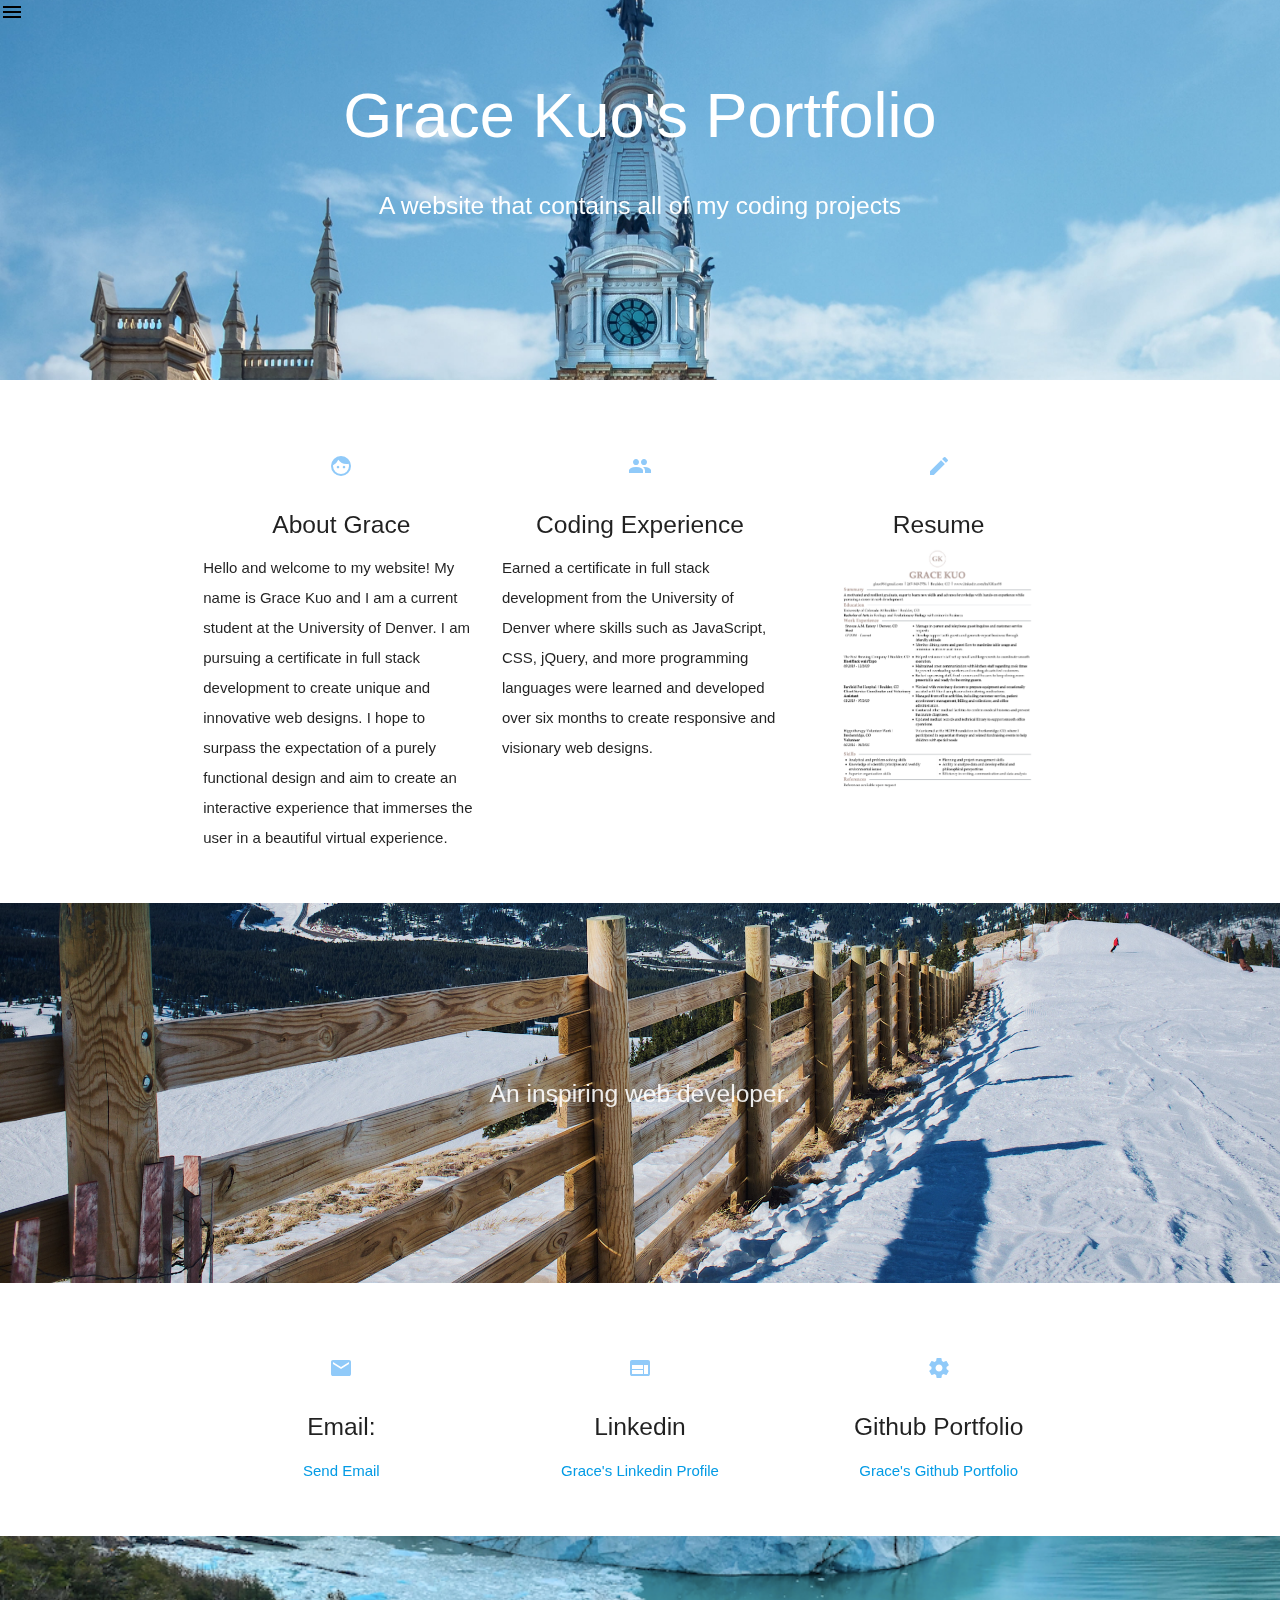
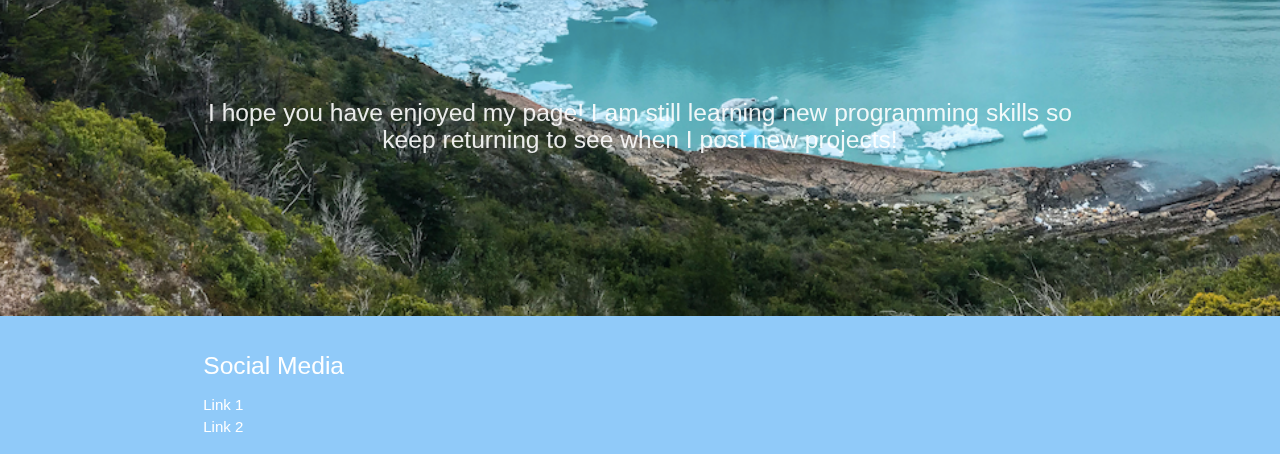
==== index.html @ 7d15ba2e "added in footer" ====
<!DOCTYPE html>
<html lang="en">
  <head>
    <meta charset="UTF-8" />
    <meta name="viewport" content="width=device-width, initial-scale=1.0" />
    <title>Grace Kuo's Portfolio</title>
    <link
      href="https://fonts.googleapis.com/icon?family=Material+Icons"
      rel="stylesheet"
    />
    <link
      href="./css/materialize1.css"
      type="text/css"
      rel="stylesheet"
      media="screen,projection"
    />
    <link
      href="css/style.css"
      type="text/css"
      rel="stylesheet"
      media="screen,projection"
    />
  </head>
  <body>
    <div id="index=banner" class="parallax-container">
      <!--Nav Bar begins-->
      <ul id="slide-out" class="sidenav">
        <li>
          <div class="user-view">
            <div class="background">
              <img
                class="responsive-img"
                src="./images/z-s-nqVDLh2WLus-unsplash.jpg"
                alt="unsplash image"
              />
            </div>
            <a href="#user">
              <img
                class="circle responsive-img"
                src="images/Screen Shot 2020-11-18 at 5.49.04 PM.png"
                alt="profile"
              />
            </a>
            <a href="#name"><span class="white-text name">Grace Kuo</span></a>
          </div>
        </li>
        <li><a href="index.html">Home</a></li>
        <li><a href="projects.html">Projects</a></li>
      </ul>
      <a href="#" data-target="slide-out" class="sidenav-trigger"
        ><i class="material-icons black-text">menu</i></a
      >
      <!--Header-->
      <div class="section no=pad=bot">
        <div class="container">
          <br />
          <br />
          <h1 class="header center white-text text-lighten-2">
            Grace Kuo's Portfolio
          </h1>
          <div class="row center">
            <h5 class="header col s12 white-text">
              A website that contains all of my coding projects
            </h5>
          </div>
          <br />
          <br />
        </div>
      </div>
      <div class="parallax">
        <img
          class="responsive-img"
          src="images/leo-serrat-ZB5Xgw_MLa0-unsplash.jpg"
          alt="Unsplash Philadelphia"
        />
      </div>
    </div>
    <!--Information Area-->
    <div class="container">
      <div class="section">
        <div class="row">
          <div class="col s12 m4">
            <div class="icon-block">
              <h2 class="center blue-text text-lighten-3">
                <i class="material-icons">face</i>
              </h2>
              <!--About me-->
              <h5 class="center">About Grace</h5>
              <p class="light">
                Hello and welcome to my website! My name is Grace Kuo and I am a
                current student at the University of Denver. I am pursuing a
                certificate in full stack development to create unique and
                innovative web designs. I hope to surpass the expectation of a
                purely functional design and aim to create an interactive
                experience that immerses the user in a beautiful virtual
                experience.
              </p>
            </div>
          </div>
          <!--Coding Experience-->
          <div class="col s12 m4">
            <div class="icon-block">
              <h2 class="center blue-text text-lighten-3">
                <i class="material-icons">group</i>
              </h2>
              <h5 class="center">Coding Experience</h5>
              <p class="light">
                Earned a certificate in full stack development from the
                University of Denver where skills such as JavaScript, CSS,
                jQuery, and more programming languages were learned and
                developed over six months to create responsive and visionary web
                designs.
              </p>
            </div>
          </div>
          <!--Resume-->
          <div class="col s12 m4">
            <div class="icon-block">
              <h2 class="center blue-text text-lighten-3">
                <i class="material-icons">create</i>
              </h2>
              <h5 class="center">Resume</h5>
              <img
                class="materialboxed"
                width="200"
                src="images/Screen Shot 2020-11-19 at 8.00.14 PM.png"
                alt="resume"
              />
            </div>
          </div>
        </div>
      </div>
    </div>
    <!--third parallax container-->
    <div class="parallax-container valign-wrapper">
      <div class="section no-pad-bot">
        <div class="container">
          <div class="row center">
            <h5 class="header col s12">An inspiring web developer.</h5>
          </div>
        </div>
      </div>
      <div class="parallax">
        <img
          class="responsive-img"
          src="images/christophe-laurenceau-kzQocF5aops-unsplash.jpg"
          alt="Unsplashed background img 2"
        />
      </div>
    </div>

    <!--Contact Information -->
    <!--Email:-->
    <div class="container">
      <div class="section">
        <div class="row">
          <div class="col s12 m4">
            <div class="icon-block">
              <h2 class="center blue-text text-lighten-3">
                <i class="material-icons">email</i>
              </h2>
              <h5 class="center">Email:</h5>
              <a href="mailto:gkuo98@gmail.com"
                ><p style="text-align: center">Send Email</p>
              </a>
            </div>
          </div>
          <!--Linkedin-->
          <div class="col s12 m4">
            <div class="icon-block">
              <h2 class="center blue-text text-lighten-3">
                <i class="material-icons">web</i>
              </h2>
              <h5 class="center">Linkedin</h5>
              <a href="https://www.linkedin.com/in/gkuo98" target="_blank"
                ><p style="text-align: center">Grace's Linkedin Profile</p>
              </a>
            </div>
          </div>
          <!--Github portfolio-->
          <div class="col s12 m4">
            <div class="icon-block">
              <h2 class="center blue-text text-lighten-3">
                <i class="material-icons">settings</i>
              </h2>
              <h5 class="center">Github Portfolio</h5>
              <a href="https://github.com/gkuo0831" target="_blank"
                ><p style="text-align: center">Grace's Github Portfolio</p>
              </a>
            </div>
          </div>
        </div>
      </div>
    </div>
    <!--Parallax bottom container-->
    <div class="parallax-container valign-wrapper">
      <div class="section no-pad-bot">
        <div class="container">
          <div class="row center">
            <h5 class="header col s12 lighten">
              I hope you have enjoyed my page! I am still learning new
              programming skills so keep returning to see when I post new
              projects!
            </h5>
          </div>
        </div>
      </div>
      <div class="parallax">
        <img
          class="responsive-img"
          src="images/Screen Shot 2020-11-18 at 3.02.14 PM.png"
          alt="Final unsplash"
        />
      </div>
    </div>
    <!--Footer:-->
    <footer class="page-footer blue lighten-3">
      <div class="container">
        <div class="row">
          <div class="col l3 s12">
            <h5 class="white-text">Social Media</h5>
            <ul>
              <li><a class="white-text" href="#!">Link 1</a></li>
              <li><a class="white-text" href="#!">Link 2</a></li>
            </ul>
          </div>
        </div>
      </div>
    </footer>
    <!--JavaScripts-->
    <script src="https://code.jquery.com/jquery-2.1.1.min.js"></script>
    <script src="js/materialize.js"></script>
    <script src="js/init.js"></script>
  </body>
</html>
---- css/style.css ----
/* Custom Stylesheet */
/**
 * Use this file to override Materialize files so you can update
 * the core Materialize files in the future
 */

nav ul a,
nav .brand-logo {
  color: #444;
}

p {
  line-height: 2rem;
}

.sidenav-trigger {
  color: #26a69a;
}

.parallax-container {
  min-height: 380px;
  line-height: 0;
  height: auto;
  color: rgba(255, 255, 255, 0.9);
}

.parallax-container .section {
  width: 100%;
}

.materialboxed {
  display: block;
  margin-left: auto;
  margin-right: auto;
  width: 75%;
}
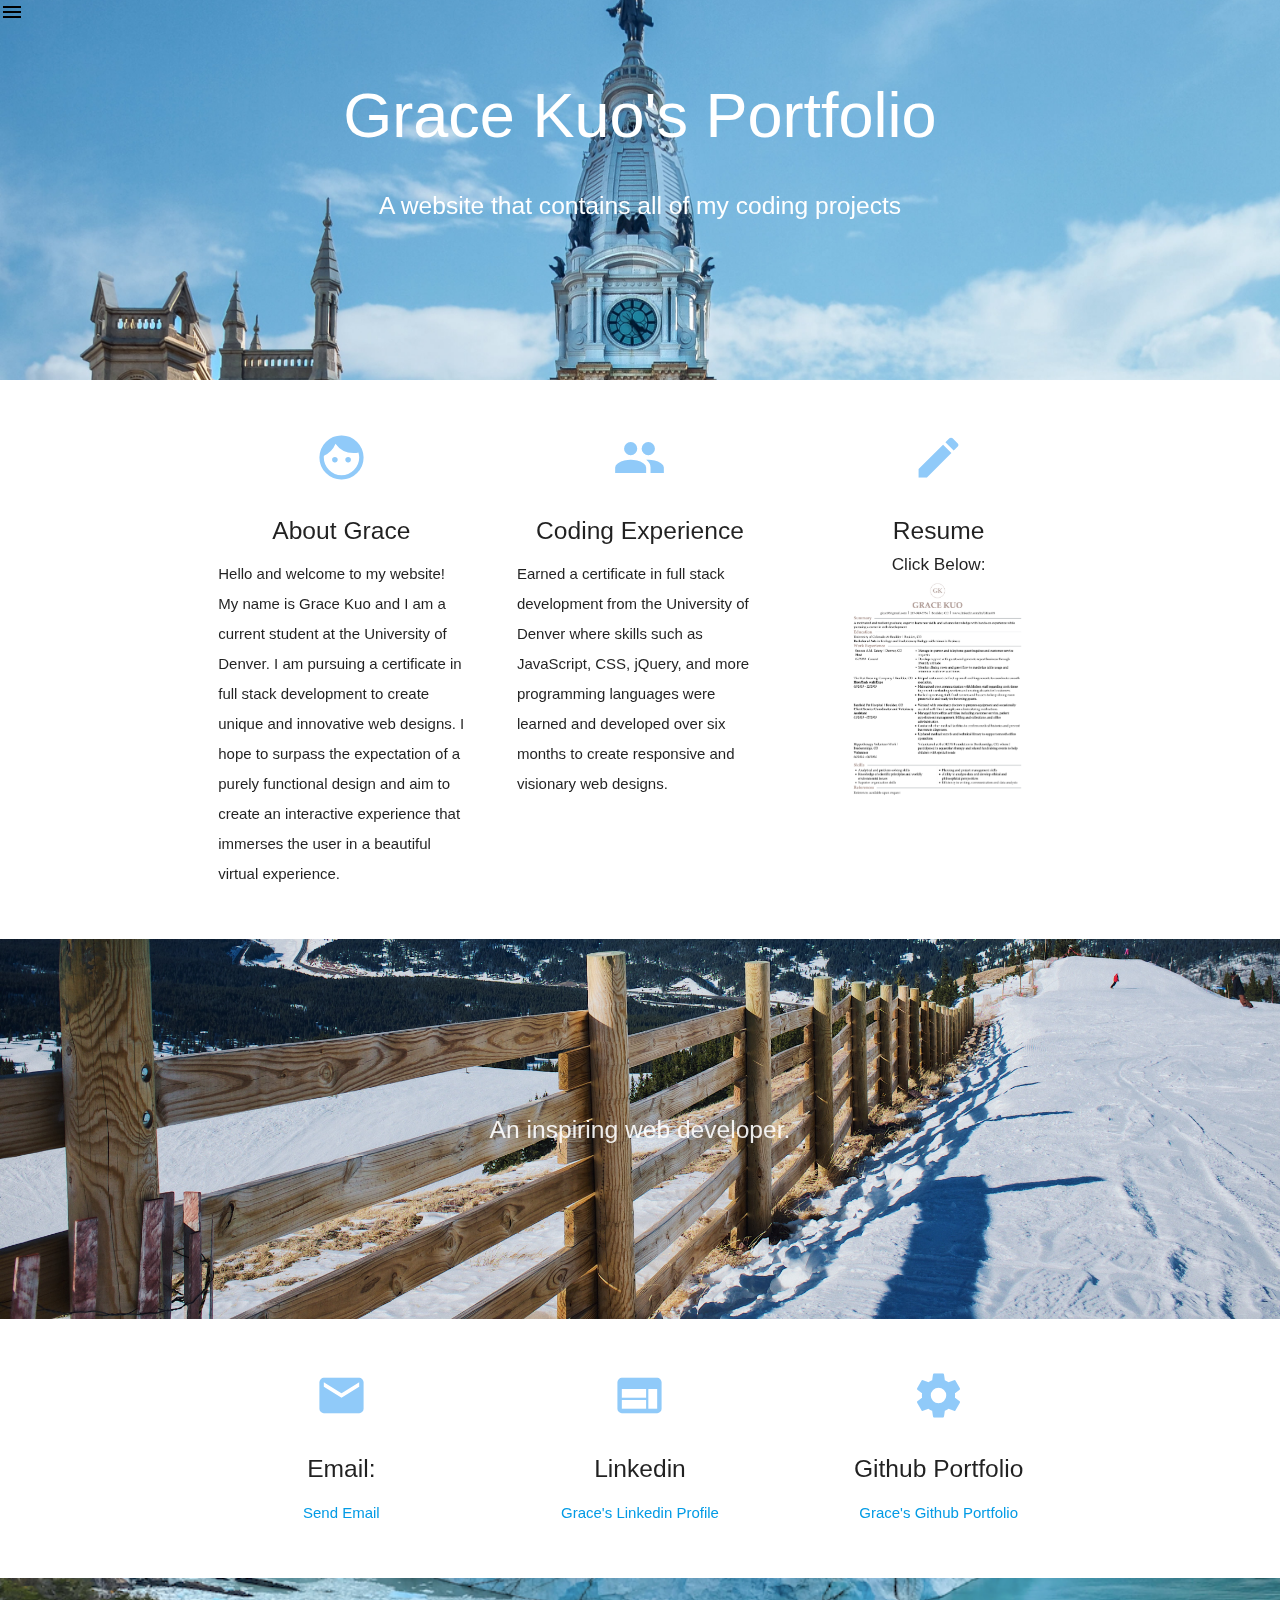
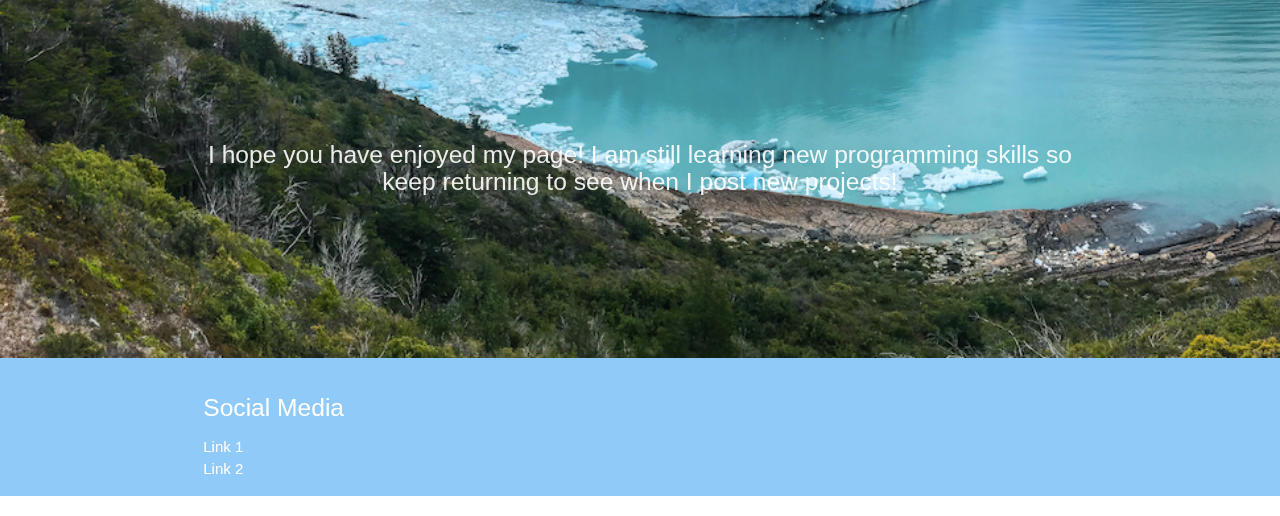
==== commit 8f67bade: "added in instructions" ====
--- a/index.html
+++ b/index.html
@@ -120,6 +120,8 @@
                 <i class="material-icons">create</i>
               </h2>
               <h5 class="center">Resume</h5>
+              <h6 class="center">Click Below:</h6>
+
               <img
                 class="materialboxed"
                 width="200"
--- a/css/style.css
+++ b/css/style.css
@@ -34,3 +34,54 @@
   margin-right: auto;
   width: 75%;
 }
+
+.icon-block {
+  padding: 0 15px;
+}
+.icon-block .material-icons {
+  font-size: inherit;
+}
+
+footer.page-footer {
+  margin: 0;
+}
+
+.carousel .carousel-item > img {
+  height: 80%;
+  width: 100%;
+}
+.next,
+.prev {
+  position: absolute;
+  top: 45%;
+  color: black;
+  cursor: pointer;
+}
+
+.prev {
+  left: 0px;
+}
+
+.next {
+  right: 0px;
+}
+
+@media only screen and (max-width: 992px) {
+  .parallax-container .section {
+    position: absolute;
+    top: 40%;
+  }
+  #index-banner .section {
+    top: 10%;
+  }
+}
+
+@media only screen and (max-width: 600px) {
+  #index-banner .section {
+    top: 0;
+  }
+}
+
+.projects {
+  text-decoration-line: underline;
+}
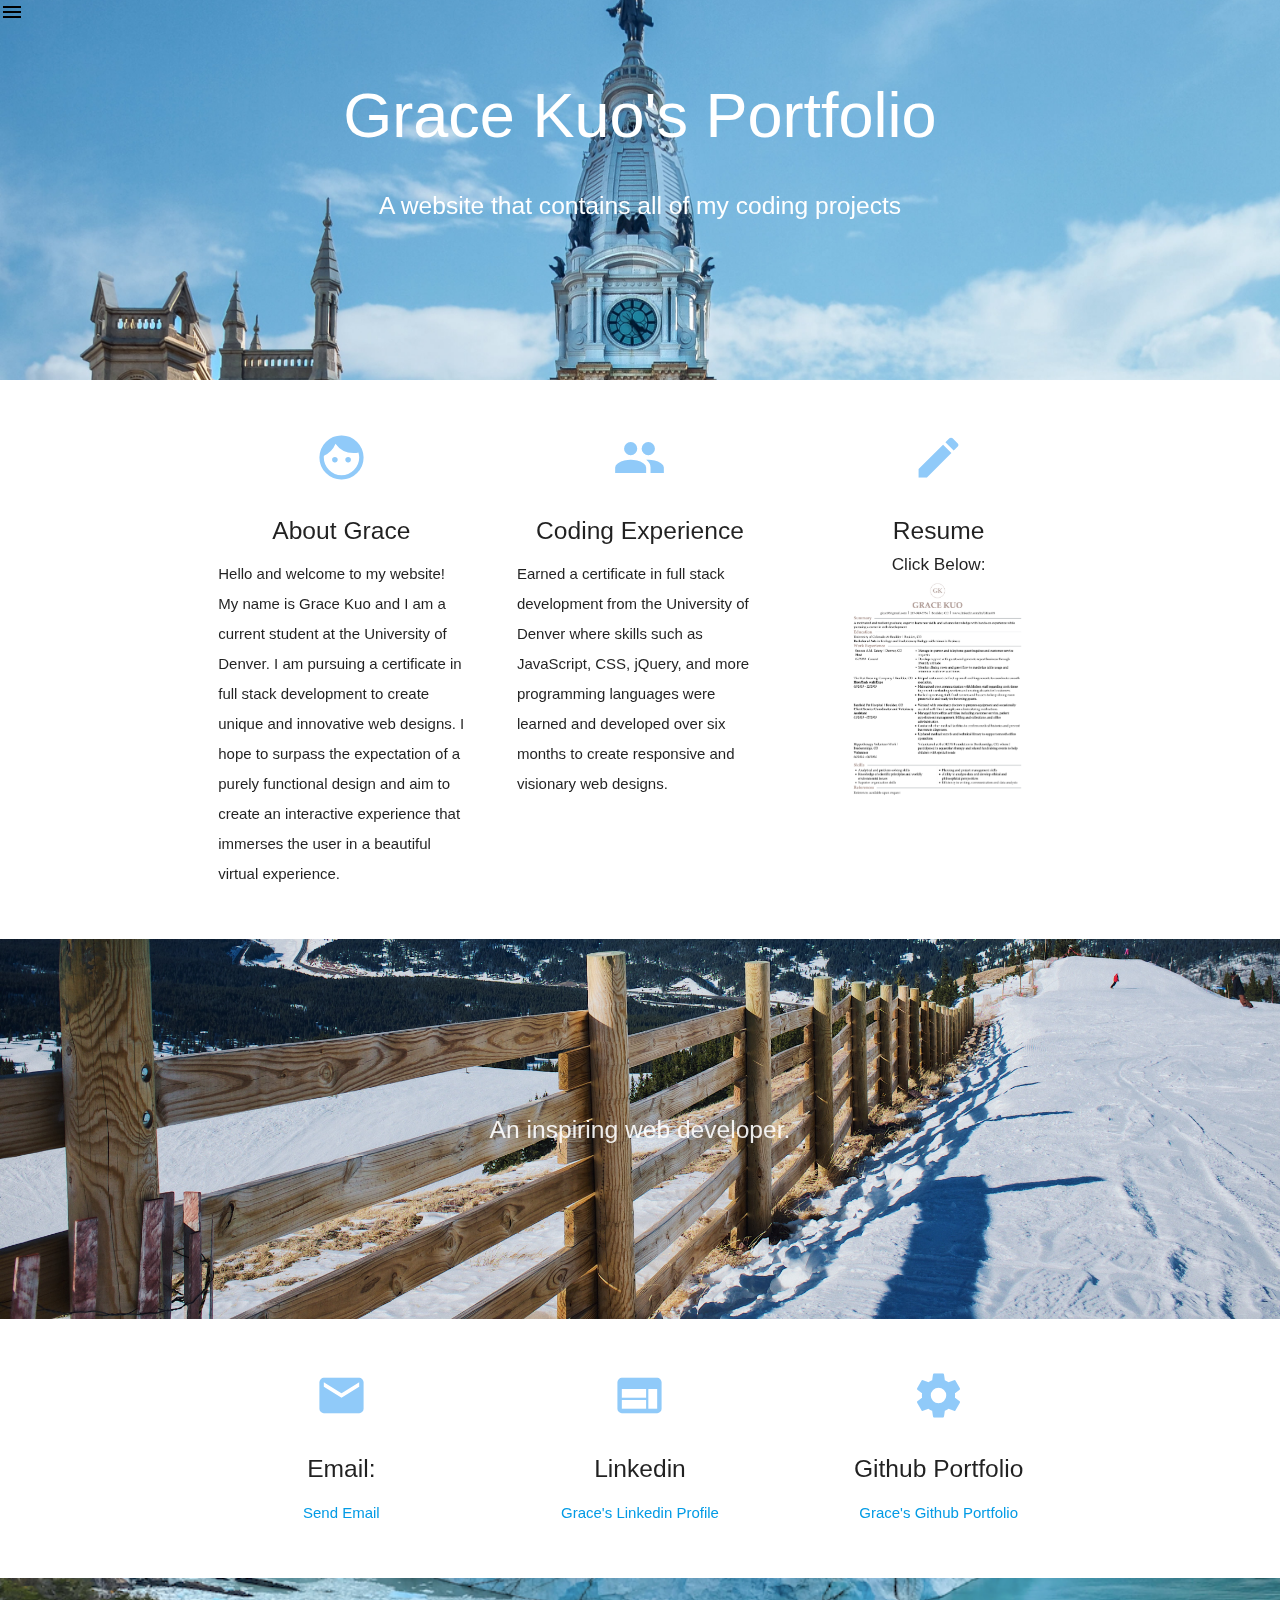
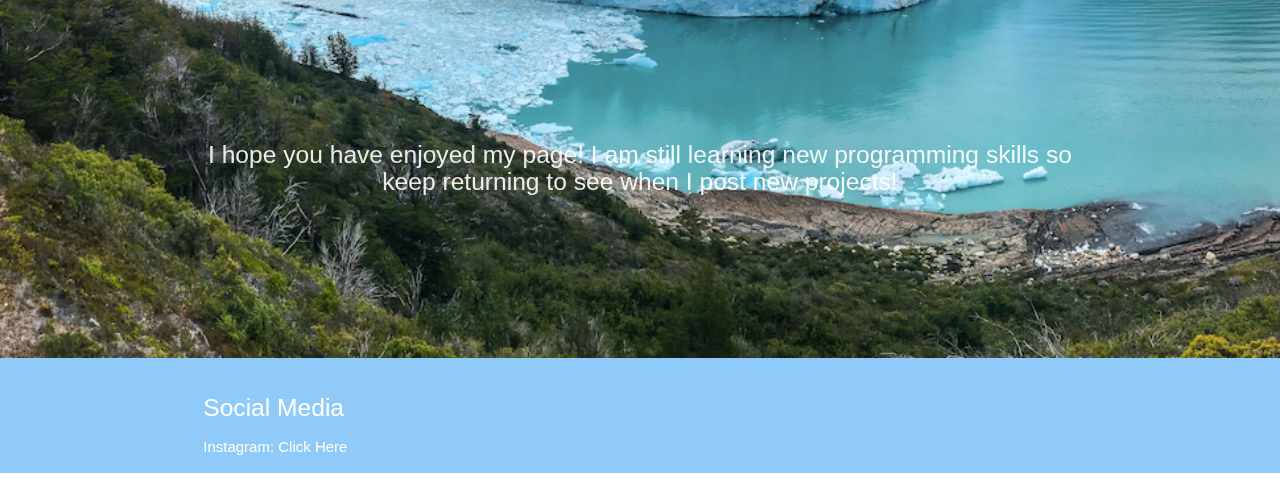
==== commit e0e6a052: "added in social media accounts" ====
--- a/index.html
+++ b/index.html
@@ -222,8 +222,11 @@
           <div class="col l3 s12">
             <h5 class="white-text">Social Media</h5>
             <ul>
-              <li><a class="white-text" href="#!">Link 1</a></li>
-              <li><a class="white-text" href="#!">Link 2</a></li>
+              <li>
+                <a class="white-text" href="https://instagram.com/gracekuoo"
+                  >Instagram: Click Here
+                </a>
+              </li>
             </ul>
           </div>
         </div>
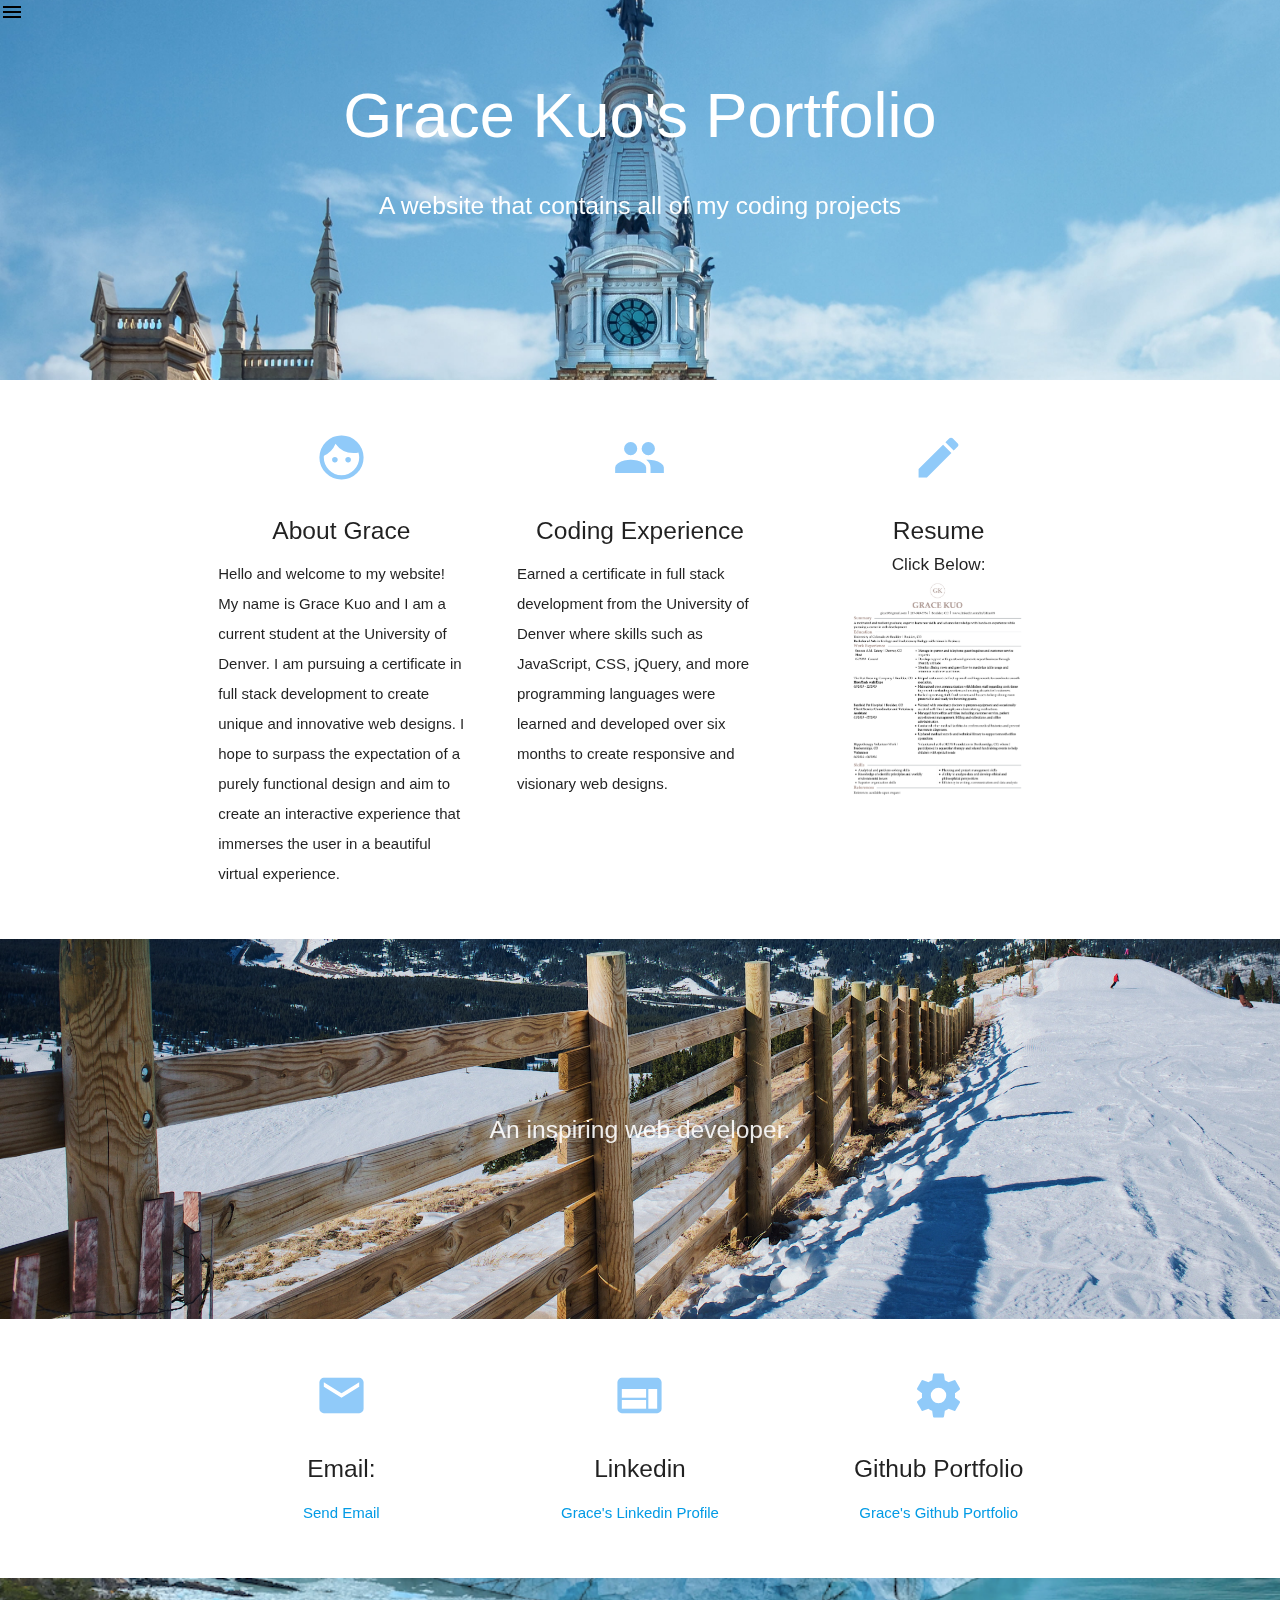
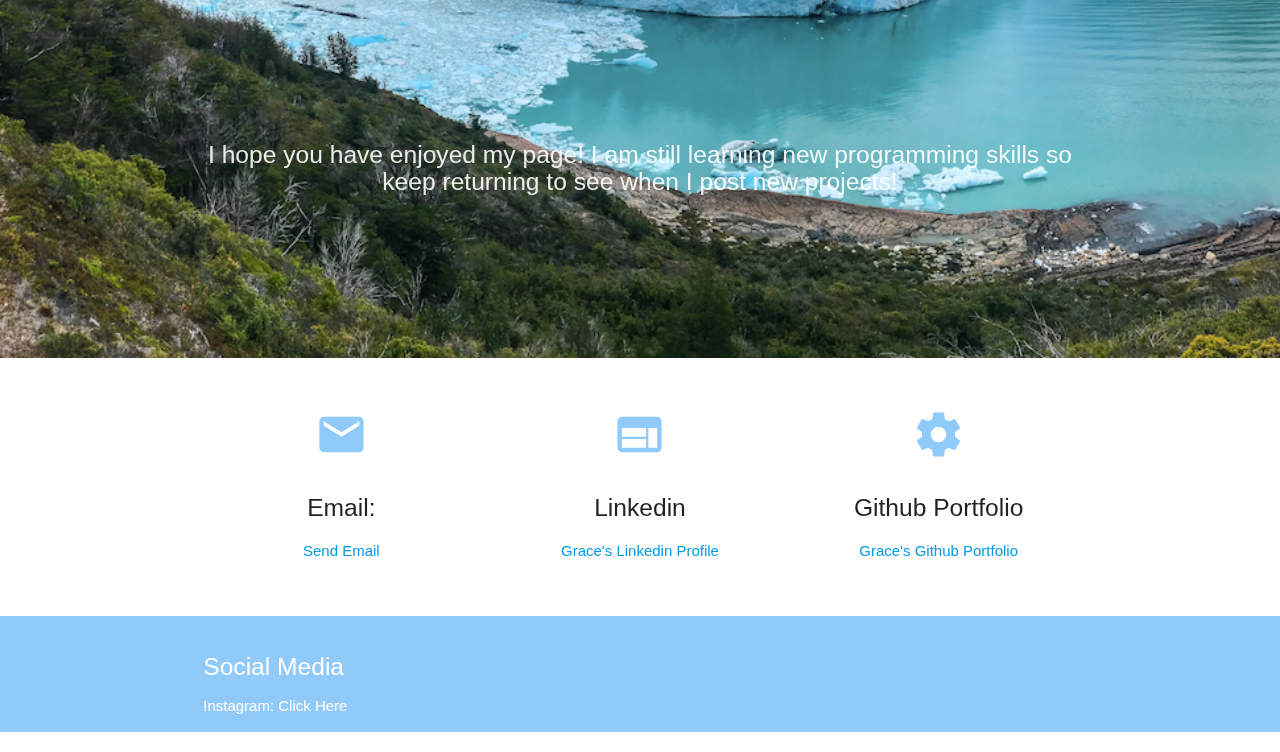
==== commit 4e83093b: "moved contact information" ====
--- a/index.html
+++ b/index.html
@@ -151,7 +151,7 @@
       </div>
     </div>
 
-    <!--Contact Information -->
+    <!--Projects  Info -->
     <!--Email:-->
     <div class="container">
       <div class="section">
@@ -215,6 +215,47 @@
         />
       </div>
     </div>
+    <div class="container">
+      <div class="section">
+        <div class="row">
+          <div class="col s12 m4">
+            <div class="icon-block">
+              <h2 class="center blue-text text-lighten-3">
+                <i class="material-icons">email</i>
+              </h2>
+              <h5 class="center">Email:</h5>
+              <a href="mailto:gkuo98@gmail.com"
+                ><p style="text-align: center">Send Email</p>
+              </a>
+            </div>
+          </div>
+          <!--Linkedin-->
+          <div class="col s12 m4">
+            <div class="icon-block">
+              <h2 class="center blue-text text-lighten-3">
+                <i class="material-icons">web</i>
+              </h2>
+              <h5 class="center">Linkedin</h5>
+              <a href="https://www.linkedin.com/in/gkuo98" target="_blank"
+                ><p style="text-align: center">Grace's Linkedin Profile</p>
+              </a>
+            </div>
+          </div>
+          <!--Github portfolio-->
+          <div class="col s12 m4">
+            <div class="icon-block">
+              <h2 class="center blue-text text-lighten-3">
+                <i class="material-icons">settings</i>
+              </h2>
+              <h5 class="center">Github Portfolio</h5>
+              <a href="https://github.com/gkuo0831" target="_blank"
+                ><p style="text-align: center">Grace's Github Portfolio</p>
+              </a>
+            </div>
+          </div>
+        </div>
+      </div>
+    </div>
     <!--Footer:-->
     <footer class="page-footer blue lighten-3">
       <div class="container">
--- a/css/style.css
+++ b/css/style.css
@@ -82,6 +82,3 @@
   }
 }
 
-.projects {
-  text-decoration-line: underline;
-}
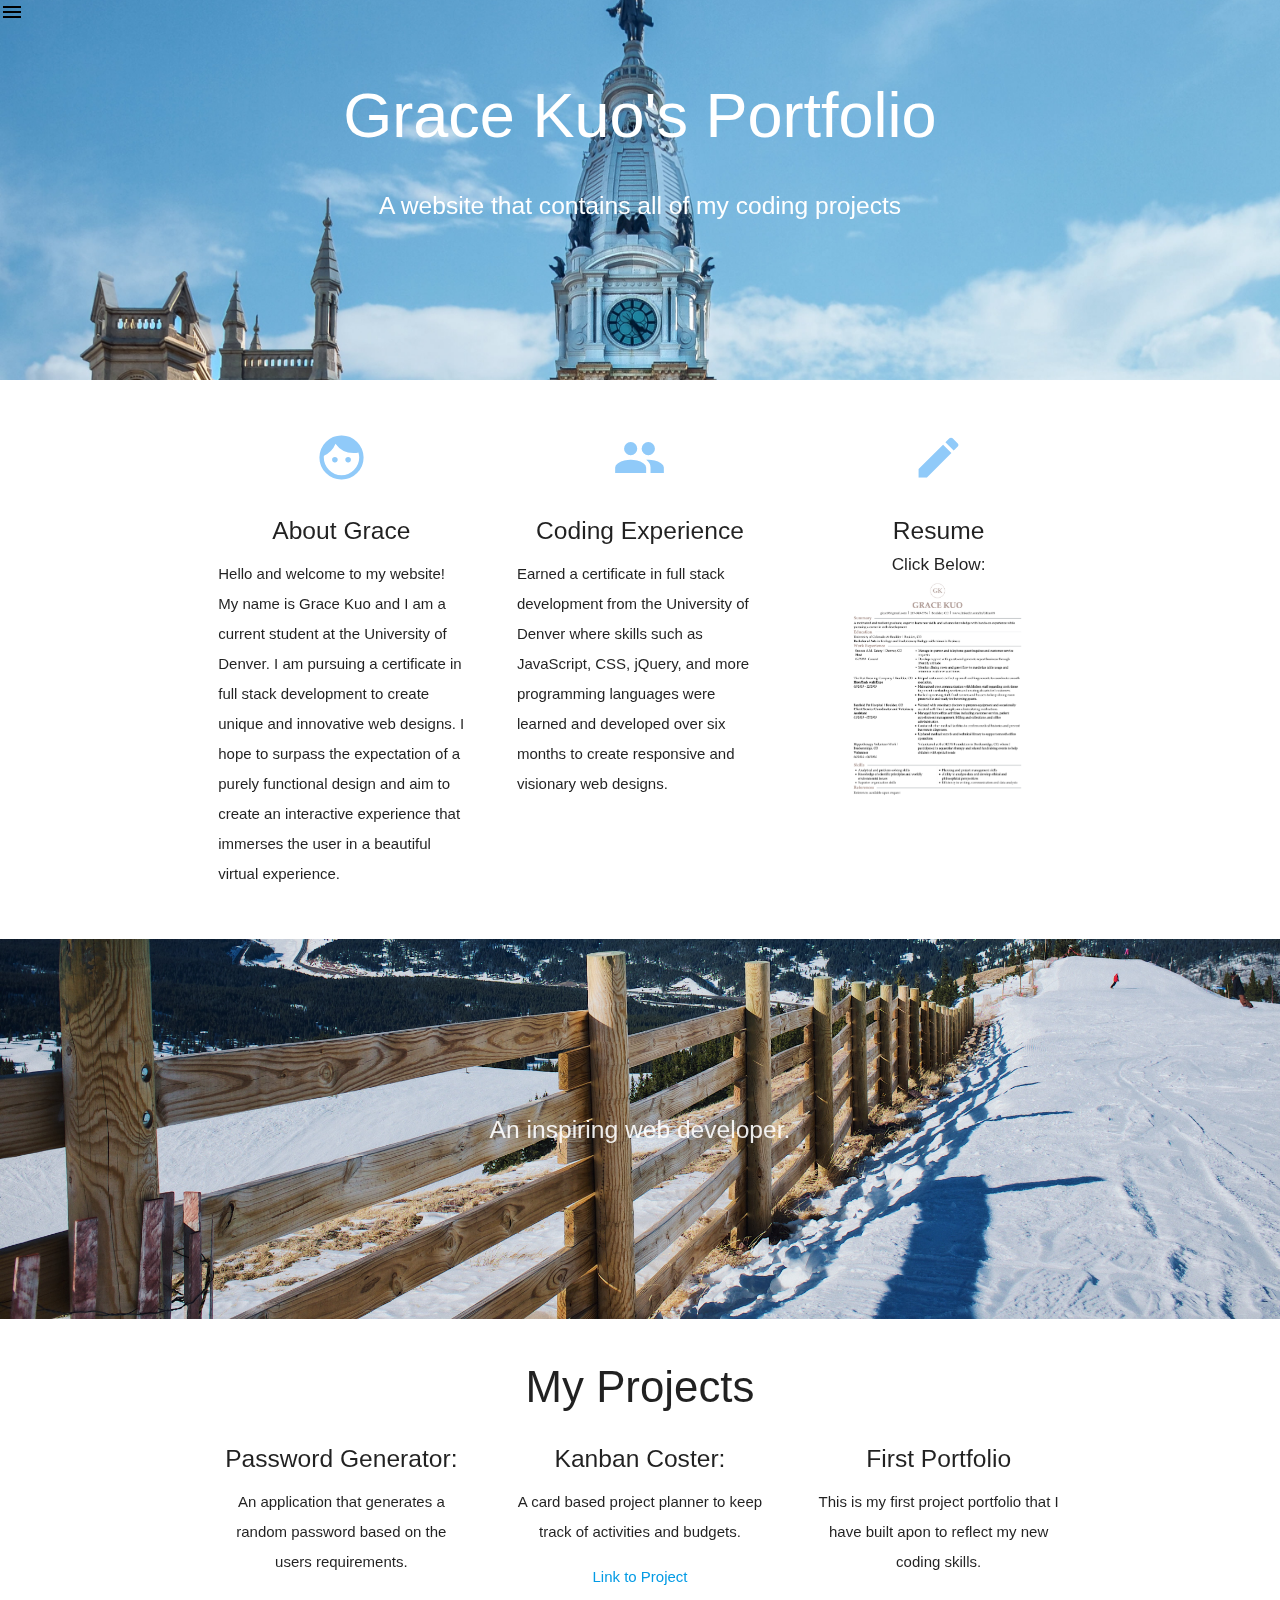
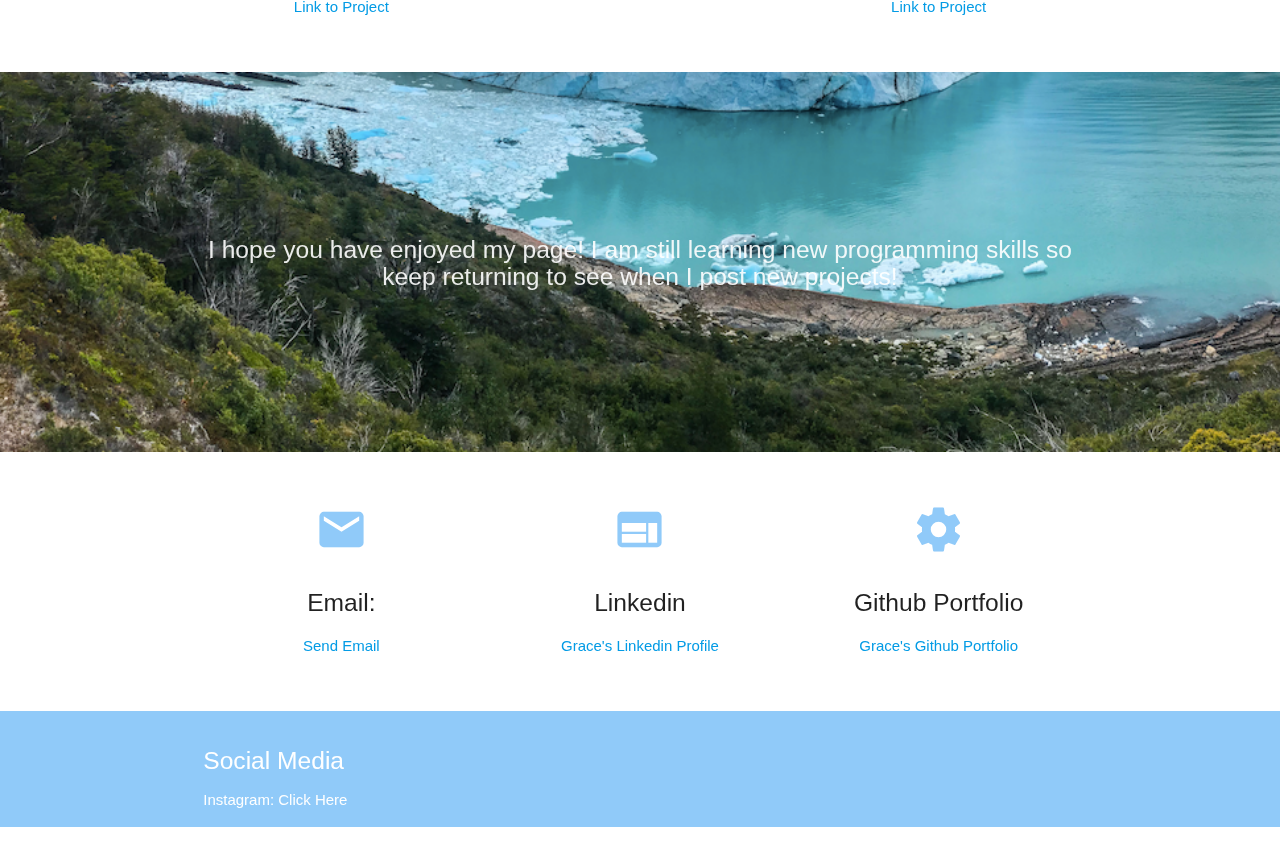
==== commit 4dd149ce: "added in projects section to the home page, including a third project" ====
--- a/index.html
+++ b/index.html
@@ -152,42 +152,41 @@
     </div>
 
     <!--Projects  Info -->
-    <!--Email:-->
+    <!--1st:-->
     <div class="container">
       <div class="section">
-        <div class="row">
-          <div class="col s12 m4">
-            <div class="icon-block">
-              <h2 class="center blue-text text-lighten-3">
-                <i class="material-icons">email</i>
-              </h2>
-              <h5 class="center">Email:</h5>
-              <a href="mailto:gkuo98@gmail.com"
-                ><p style="text-align: center">Send Email</p>
-              </a>
-            </div>
-          </div>
-          <!--Linkedin-->
-          <div class="col s12 m4">
-            <div class="icon-block">
-              <h2 class="center blue-text text-lighten-3">
-                <i class="material-icons">web</i>
-              </h2>
-              <h5 class="center">Linkedin</h5>
-              <a href="https://www.linkedin.com/in/gkuo98" target="_blank"
-                ><p style="text-align: center">Grace's Linkedin Profile</p>
-              </a>
-            </div>
-          </div>
-          <!--Github portfolio-->
-          <div class="col s12 m4">
-            <div class="icon-block">
-              <h2 class="center blue-text text-lighten-3">
-                <i class="material-icons">settings</i>
-              </h2>
-              <h5 class="center">Github Portfolio</h5>
-              <a href="https://github.com/gkuo0831" target="_blank"
-                ><p style="text-align: center">Grace's Github Portfolio</p>
+        <h3 class="center header col s12 light">My Projects</h3>
+        <div class="row">
+          <div class="col s12 m4">
+            <div class="icon-block">
+              
+              <h5 class="center">Password Generator:</h5>
+              <p class="light center">An application that generates a random password based on the users requirements.</p>
+              <a href="https://gkuo0831.github.io/Passwordgenerator/"
+                ><p style="text-align: center">
+                  Link to Project</p>
+              </a>
+            </div>
+          </div>
+          <!--2nd-->
+          <div class="col s12 m4">
+            <div class="icon-block">
+              
+              <h5 class="center">Kanban Coster:</h5>
+              <p class="light center">A card based project planner to keep track of activities and budgets.</p>
+              <a href="https://vast-shore-03076.herokuapp.com/" target="_blank"
+                ><p style="text-align: center">Link to Project</p>
+              </a>
+            </div>
+          </div>
+          <!--3rd-->
+          <div class="col s12 m4">
+            <div class="icon-block">
+              
+              <h5 class="center">First Portfolio</h5>
+              <p class="light center">This is my first project portfolio that I have built apon to reflect my new coding skills.</p>
+              <a href="https://gkuo0831.github.io/PortfolioProject/" target="_blank"
+                ><p style="text-align: center">Link to Project</p>
               </a>
             </div>
           </div>
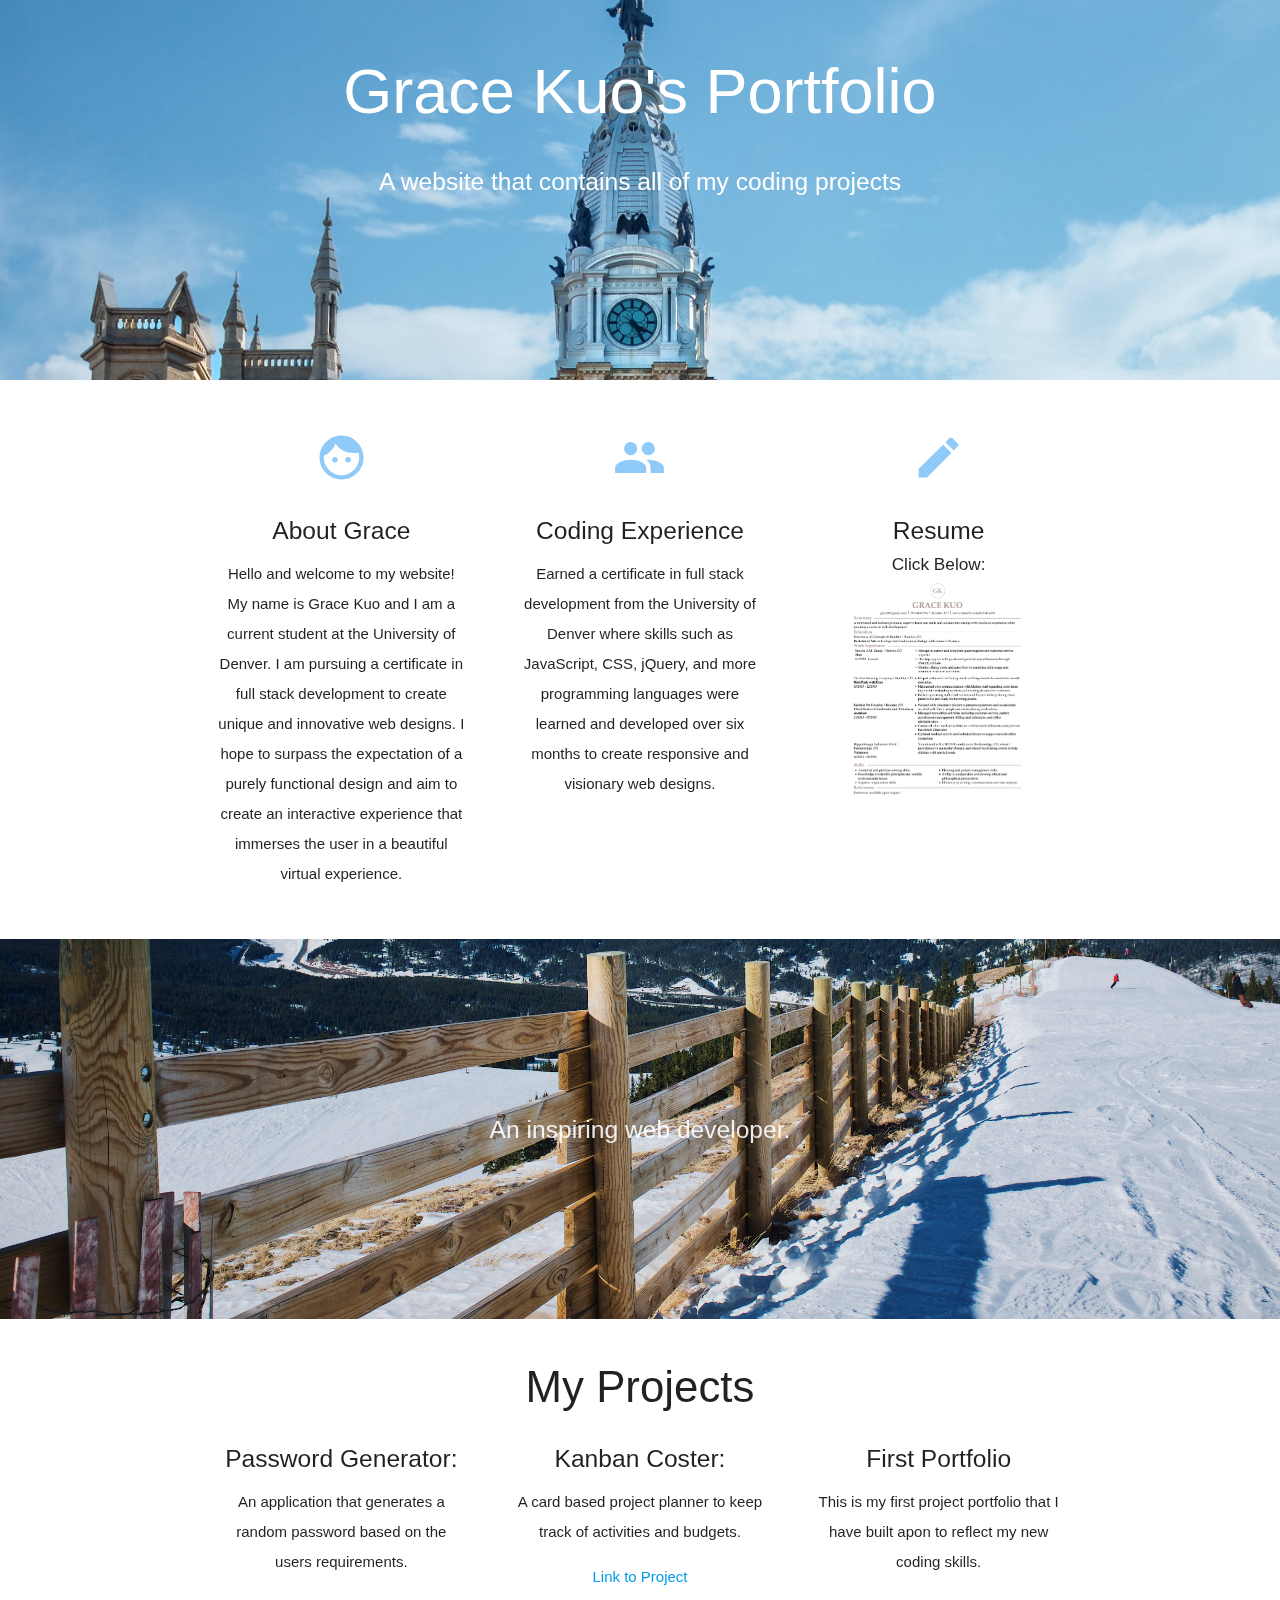
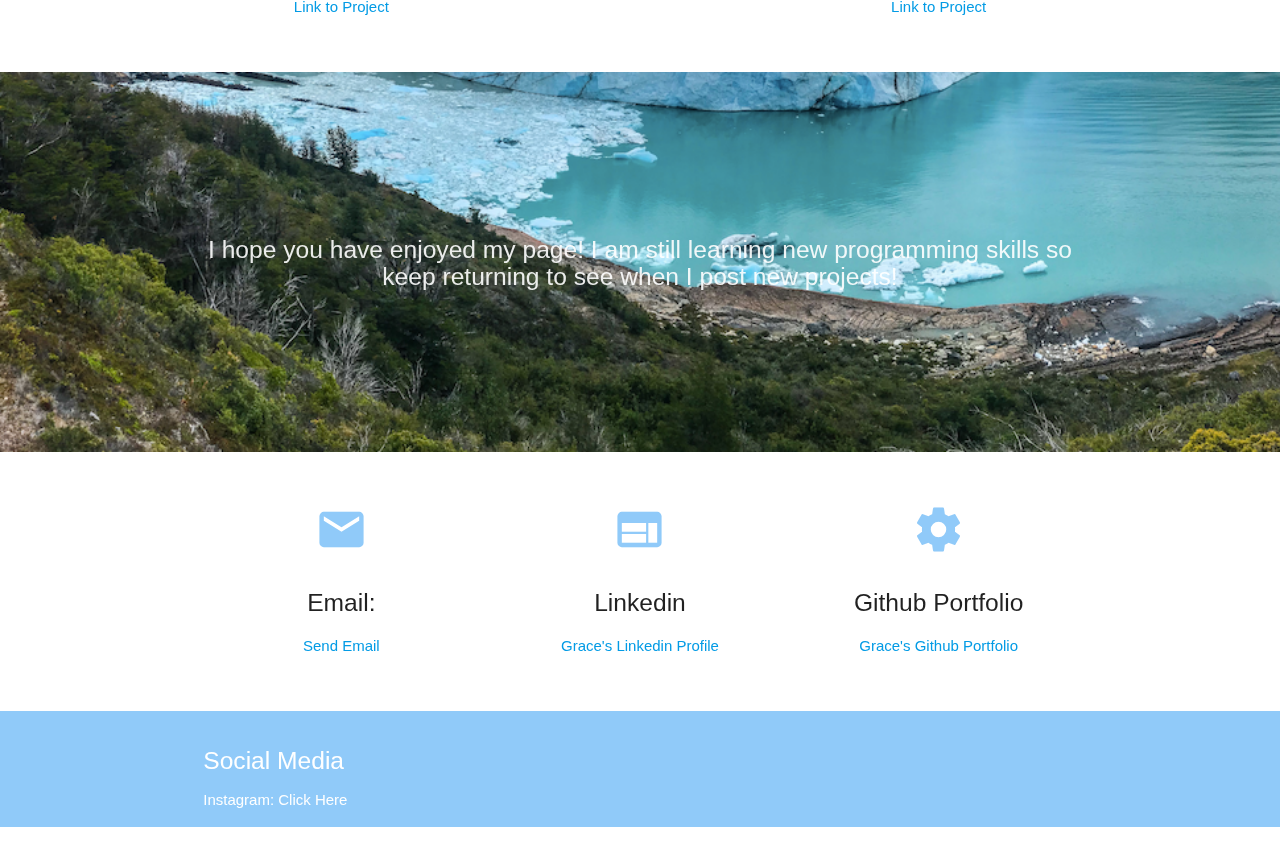
==== commit 362e808d: "centered some objects" ====
--- a/index.html
+++ b/index.html
@@ -23,33 +23,7 @@
   </head>
   <body>
     <div id="index=banner" class="parallax-container">
-      <!--Nav Bar begins-->
-      <ul id="slide-out" class="sidenav">
-        <li>
-          <div class="user-view">
-            <div class="background">
-              <img
-                class="responsive-img"
-                src="./images/z-s-nqVDLh2WLus-unsplash.jpg"
-                alt="unsplash image"
-              />
-            </div>
-            <a href="#user">
-              <img
-                class="circle responsive-img"
-                src="images/Screen Shot 2020-11-18 at 5.49.04 PM.png"
-                alt="profile"
-              />
-            </a>
-            <a href="#name"><span class="white-text name">Grace Kuo</span></a>
-          </div>
-        </li>
-        <li><a href="index.html">Home</a></li>
-        <li><a href="projects.html">Projects</a></li>
-      </ul>
-      <a href="#" data-target="slide-out" class="sidenav-trigger"
-        ><i class="material-icons black-text">menu</i></a
-      >
+
       <!--Header-->
       <div class="section no=pad=bot">
         <div class="container">
@@ -86,7 +60,7 @@
               </h2>
               <!--About me-->
               <h5 class="center">About Grace</h5>
-              <p class="light">
+              <p class="light center">
                 Hello and welcome to my website! My name is Grace Kuo and I am a
                 current student at the University of Denver. I am pursuing a
                 certificate in full stack development to create unique and
@@ -104,7 +78,7 @@
                 <i class="material-icons">group</i>
               </h2>
               <h5 class="center">Coding Experience</h5>
-              <p class="light">
+              <p class="light center">
                 Earned a certificate in full stack development from the
                 University of Denver where skills such as JavaScript, CSS,
                 jQuery, and more programming languages were learned and
@@ -123,7 +97,7 @@
               <h6 class="center">Click Below:</h6>
 
               <img
-                class="materialboxed"
+                class="materialboxed center"
                 width="200"
                 src="images/Screen Shot 2020-11-19 at 8.00.14 PM.png"
                 alt="resume"
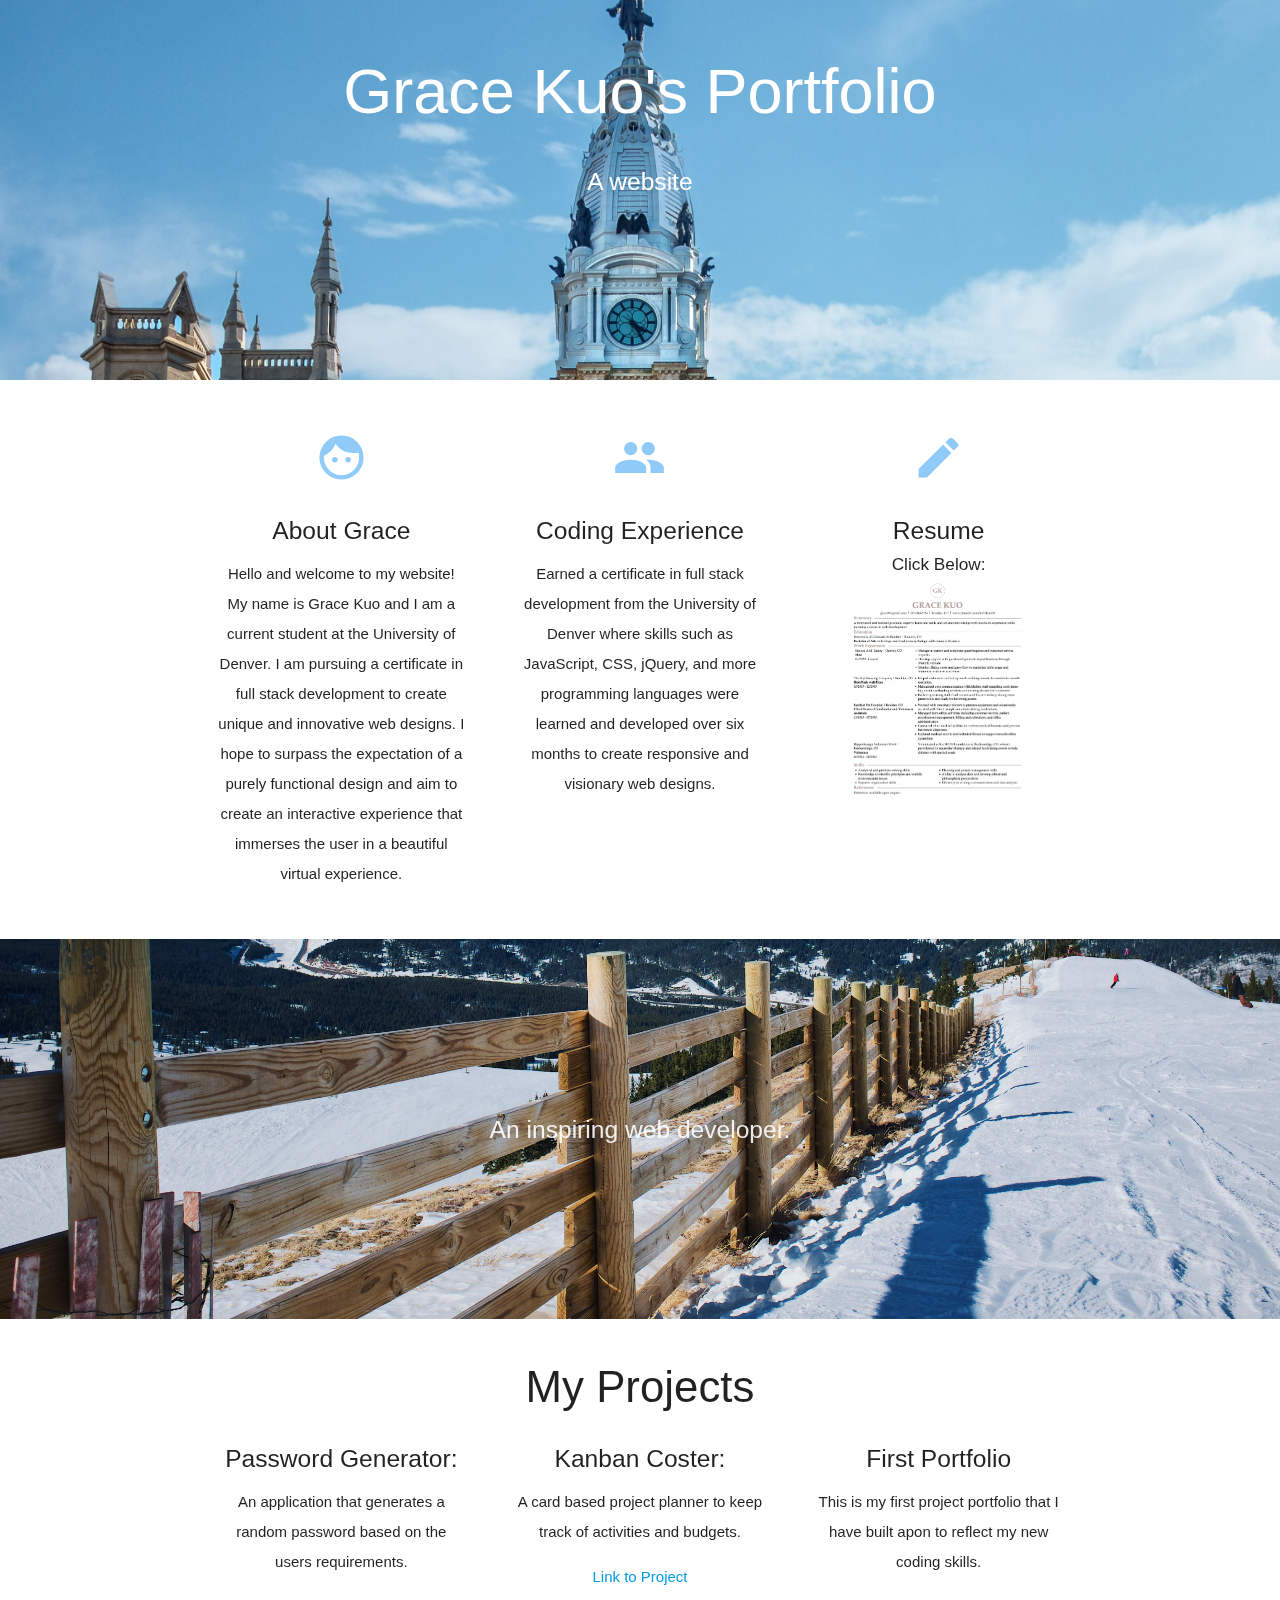
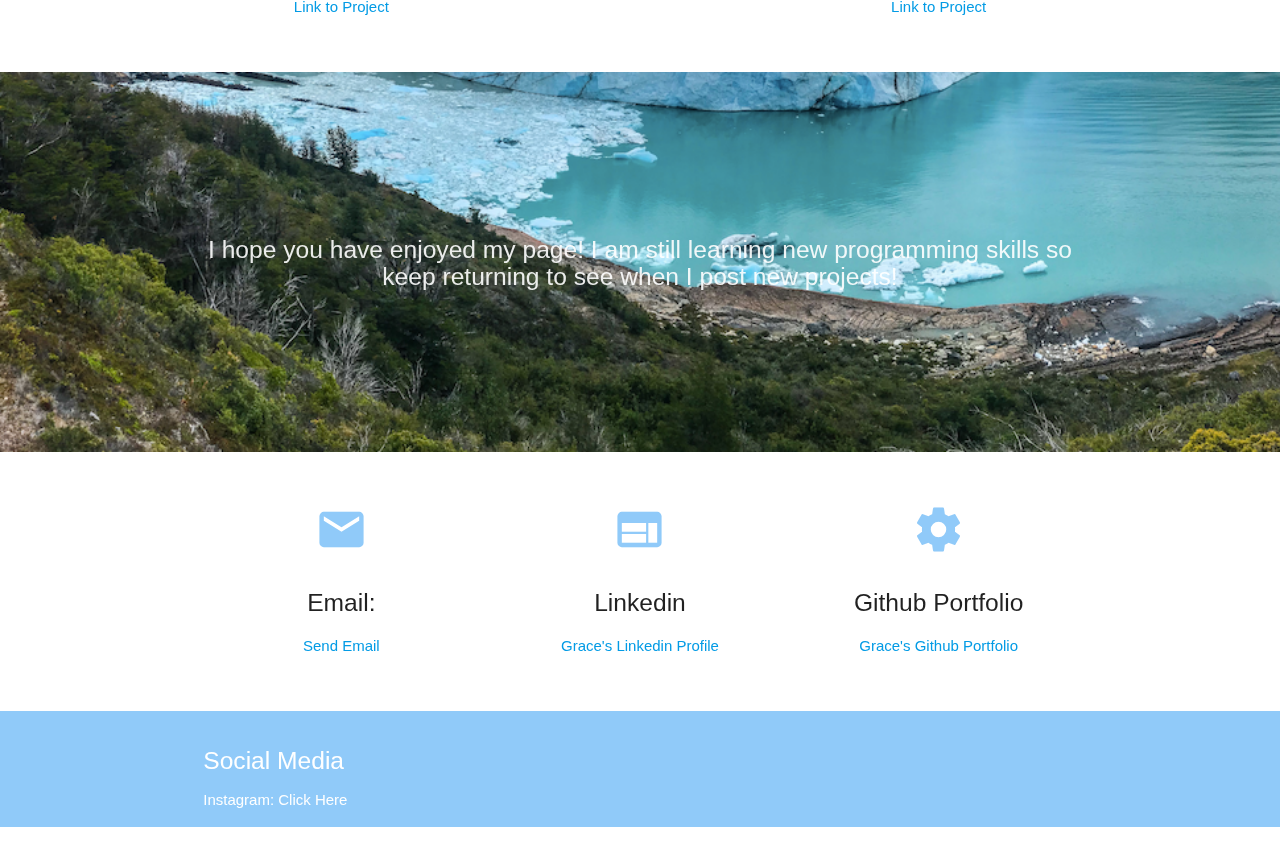
==== commit b4b3ec65: "test" ====
--- a/index.html
+++ b/index.html
@@ -34,7 +34,7 @@
           </h1>
           <div class="row center">
             <h5 class="header col s12 white-text">
-              A website that contains all of my coding projects
+              A website 
             </h5>
           </div>
           <br />
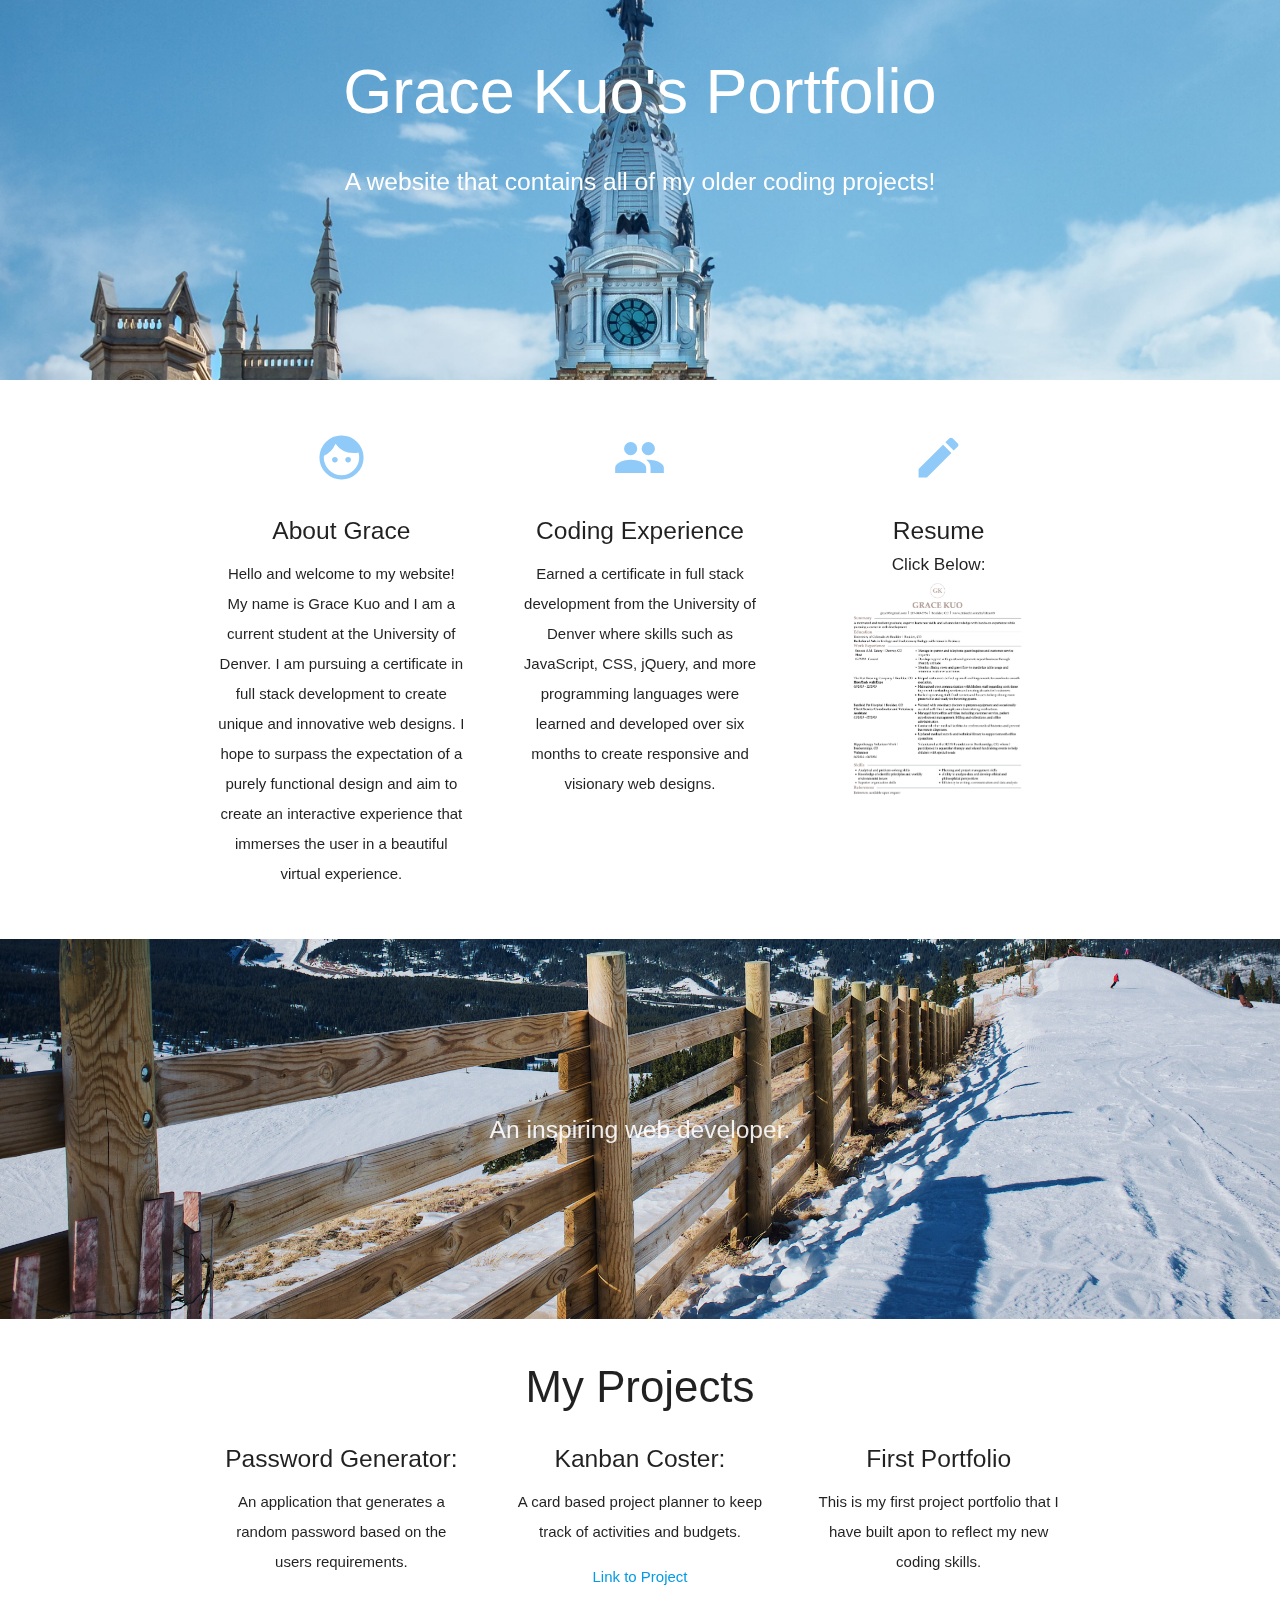
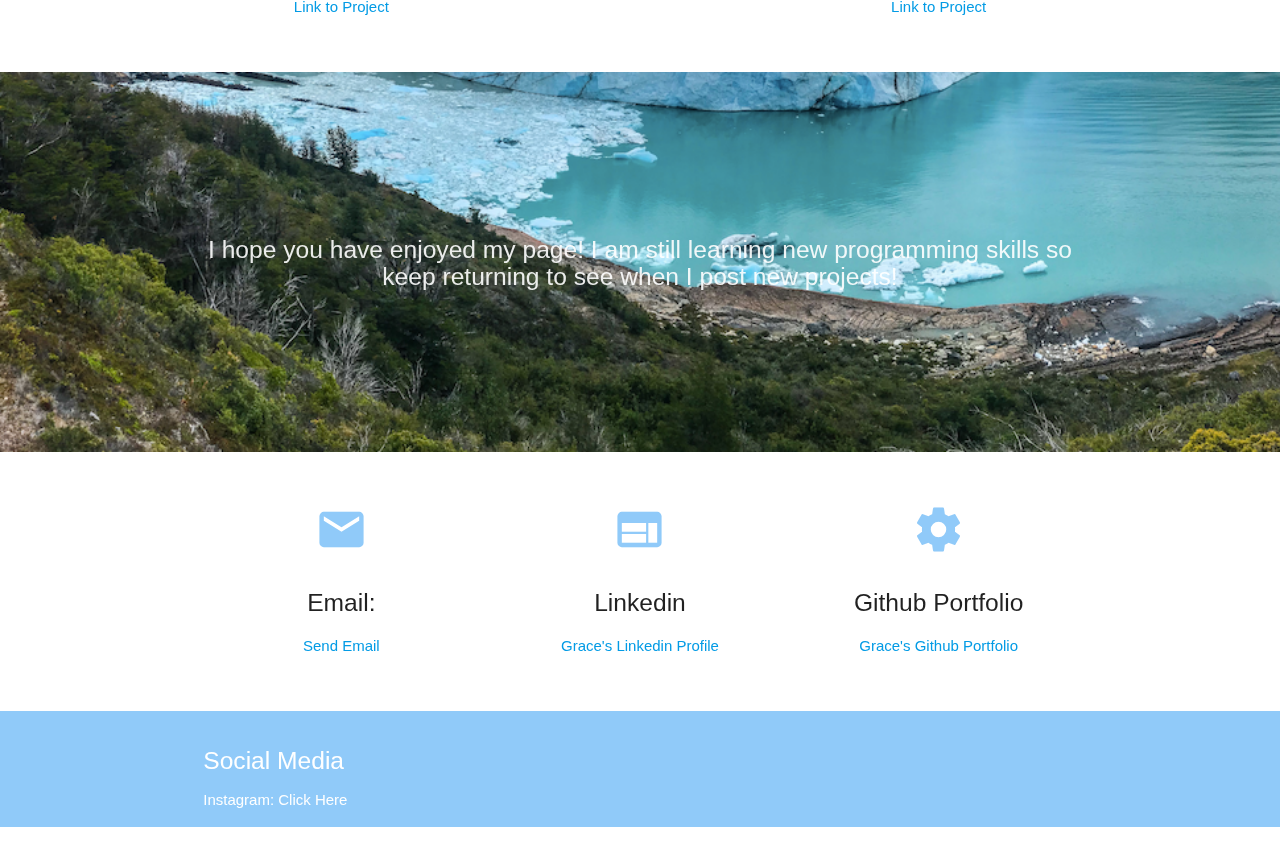
==== commit e0d6ef4a: "changes made" ====
--- a/index.html
+++ b/index.html
@@ -34,7 +34,7 @@
           </h1>
           <div class="row center">
             <h5 class="header col s12 white-text">
-              A website 
+              A website that contains all of my older coding projects!
             </h5>
           </div>
           <br />
